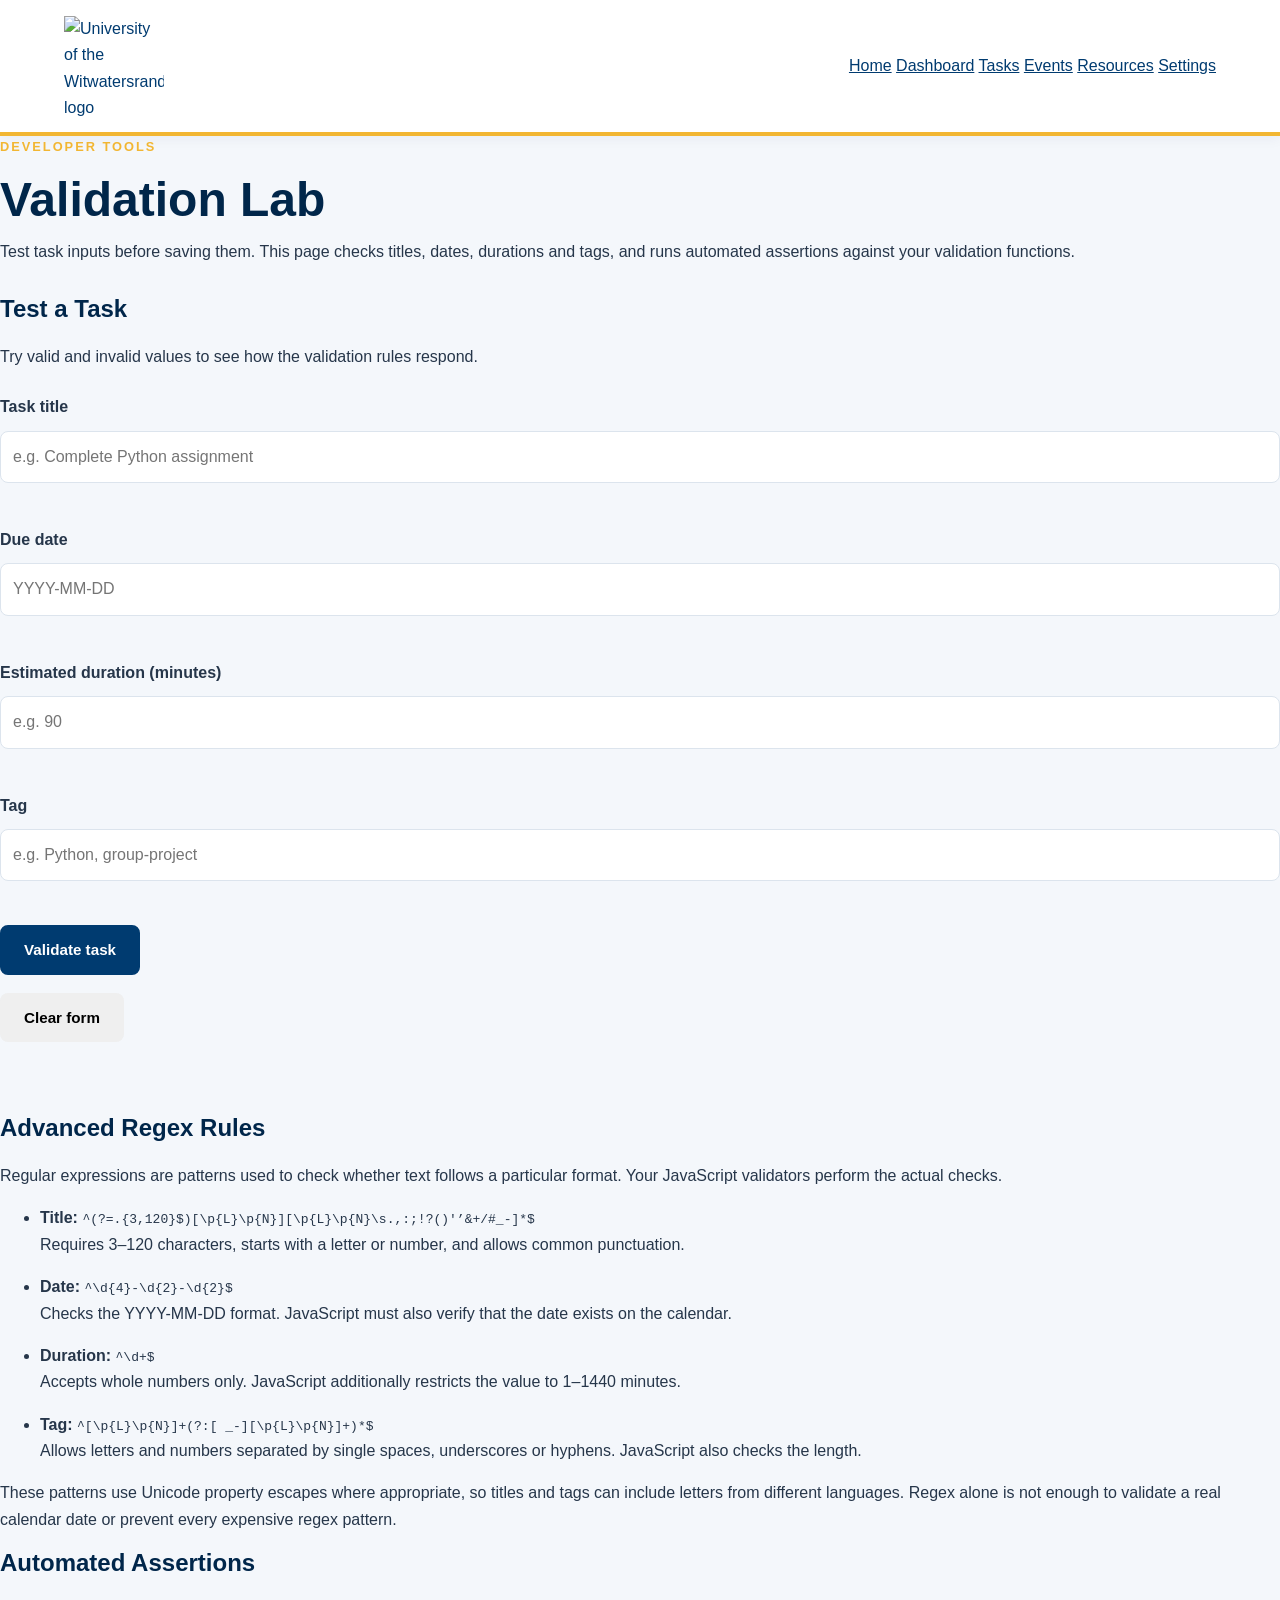
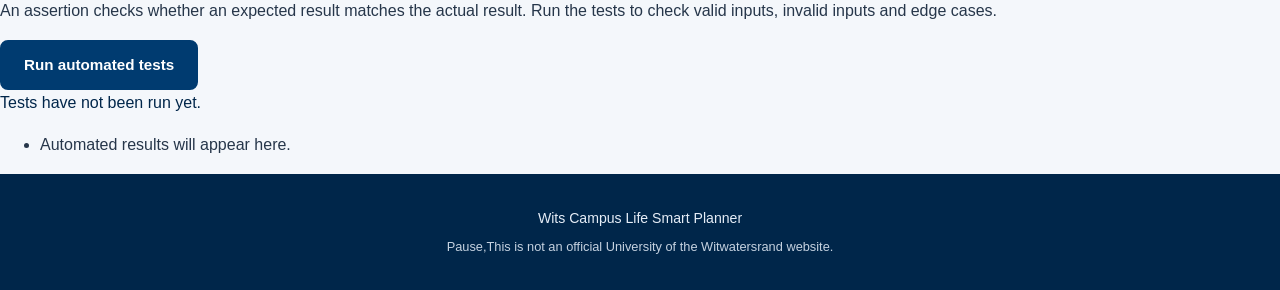
==== test.html @ c888f06b "Initial commit" ====
<!DOCTYPE html>
<html lang="en">
<head>
    <meta charset="UTF-8">
    <meta name="viewport" content="width=device-width, initial-scale=1.0">
    <meta
        name="description"
        content="Validate Wits Campus Planner task fields and run automated assertions."
    >

    <title>Validation Lab | Wits Campus Planner</title>

    <link rel="stylesheet" href="style.css">
    <script type="module" src="scripts/tests.js"></script>
</head>

<body data-page="test">

    <header class="site-header">
        <a href="index.html" class="site-brand">
            <img
                src="https://mighealth-au-eu.org/wp-content/uploads/2023/10/wits-logo-transparent-background-14.png"
                alt="University of the Witwatersrand logo"
                width="100"
                height="100"
                class="site-logo"
            >
            
        </a>

        <nav class="main-nav" aria-label="Main navigation">
            <a href="index.html">Home</a>
            <a href="pages/dashboard.html">Dashboard</a>
            <a href="pages/tasks.html">Tasks</a>
            <a href="pages/timetable.html">Events</a>
            <a href="pages/resources.html">Resources</a>
            <a href="pages/settings.html">Settings</a>
        </nav>
    </header>

    <main class="page-container">

        <section class="page-heading">
            <p class="eyebrow">Developer tools</p>
            <h1>Validation Lab</h1>
            <p>
                Test task inputs before saving them. This page checks titles,
                dates, durations and tags, and runs automated assertions
                against your validation functions.
            </p>
        </section>

        <section class="planner-section" aria-labelledby="form-heading">
            <h2 id="form-heading">Test a Task</h2>

            <p>
                Try valid and invalid values to see how the validation rules
                respond.
            </p>

            <form id="validation-demo-form" class="planner-form" novalidate>

                <label for="demo-title">Task title</label>
                <input
                    type="text"
                    id="demo-title"
                    name="title"
                    placeholder="e.g. Complete Python assignment"
                    maxlength="120"
                    required
                    aria-describedby="title-error"
                >
                <p id="title-error" class="field-error" aria-live="polite"></p>

                <label for="demo-date">Due date</label>
                <input
                    type="text"
                    id="demo-date"
                    name="date"
                    placeholder="YYYY-MM-DD"
                    inputmode="numeric"
                    required
                    aria-describedby="date-error"
                >
                <p id="date-error" class="field-error" aria-live="polite"></p>

                <label for="demo-duration">Estimated duration (minutes)</label>
                <input
                    type="number"
                    id="demo-duration"
                    name="duration"
                    placeholder="e.g. 90"
                    min="1"
                    max="1440"
                    step="1"
                    required
                    aria-describedby="duration-error"
                >
                <p
                    id="duration-error"
                    class="field-error"
                    aria-live="polite"
                ></p>

                <label for="demo-tag">Tag</label>
                <input
                    type="text"
                    id="demo-tag"
                    name="tag"
                    placeholder="e.g. Python, group-project"
                    maxlength="40"
                    required
                    aria-describedby="tag-error"
                >
                <p id="tag-error" class="field-error" aria-live="polite"></p>

                <button class="button button-blue" type="submit">
                    Validate task
                </button>

                <button class="button" id="clear-demo" type="reset">
                    Clear form
                </button>

                <p
                    id="validation-output"
                    class="status-message"
                    role="status"
                    aria-live="polite"
                ></p>
            </form>
        </section>

        <section class="planner-section" aria-labelledby="regex-heading">
            <h2 id="regex-heading">Advanced Regex Rules</h2>

            <p>
                Regular expressions are patterns used to check whether text
                follows a particular format. Your JavaScript validators
                perform the actual checks.
            </p>

            <ul>
                <li>
                    <strong>Title:</strong>
                    <code>^(?=.{3,120}$)[\p{L}\p{N}][\p{L}\p{N}\s.,:;!?()'’&amp;+/#_-]*$</code>
                    <p>
                        Requires 3–120 characters, starts with a letter or
                        number, and allows common punctuation.
                    </p>
                </li>

                <li>
                    <strong>Date:</strong>
                    <code>^\d{4}-\d{2}-\d{2}$</code>
                    <p>
                        Checks the YYYY-MM-DD format. JavaScript must also
                        verify that the date exists on the calendar.
                    </p>
                </li>

                <li>
                    <strong>Duration:</strong>
                    <code>^\d+$</code>
                    <p>
                        Accepts whole numbers only. JavaScript additionally
                        restricts the value to 1–1440 minutes.
                    </p>
                </li>

                <li>
                    <strong>Tag:</strong>
                    <code>^[\p{L}\p{N}]+(?:[ _-][\p{L}\p{N}]+)*$</code>
                    <p>
                        Allows letters and numbers separated by single
                        spaces, underscores or hyphens. JavaScript also
                        checks the length.
                    </p>
                </li>
            </ul>

            <p>
                These patterns use Unicode property escapes where appropriate,
                so titles and tags can include letters from different
                languages. Regex alone is not enough to validate a real
                calendar date or prevent every expensive regex pattern.
            </p>
        </section>

        <section class="planner-section" aria-labelledby="tests-heading">
            <h2 id="tests-heading">Automated Assertions</h2>

            <p>
                An assertion checks whether an expected result matches the
                actual result. Run the tests to check valid inputs, invalid
                inputs and edge cases.
            </p>

            <button
                class="button button-blue"
                id="run-tests"
                type="button"
            >
                Run automated tests
            </button>

            <p
                id="test-summary"
                class="status-message"
                role="status"
                aria-live="polite"
            >
                Tests have not been run yet.
            </p>

            <ul
                id="test-results"
                class="planner-list"
                aria-live="polite"
                aria-relevant="additions text"
            >
                <li>Automated results will appear here.</li>
            </ul>
        </section>

    </main>

    <footer class="site-footer">
        <p>Wits Campus Life Smart Planner</p>
        <p>
            Pause,This is not an official
            University of the Witwatersrand website.
        </p>
    </footer>

</body>
</html>
---- style.css ----
:root {
    --wits-blue: #003B70;
    --wits-dark-blue: #00264A;
    --wits-gold: #F2B632;
    --background: #F4F7FB;
    --white: #FFFFFF;
    --text: #26364A;
    --muted: #64748B;
    --border: #DCE4ED;
    --green: #18794E;
    --shadow: 0 8px 24px rgba(0, 38, 74, 0.08);
}

* {
    box-sizing: border-box;
}

html {
    scroll-behavior: smooth;
}

body {
    margin: 0;
    background-color: var(--background);
    color: var(--text);
    font-family: Arial, Helvetica, sans-serif;
    line-height: 1.65;
}

img {
    max-width: 100%;
    height: auto;
}

a {
    color: var(--wits-blue);
}

h1,
h2,
h3 {
    margin-top: 0;
    color: var(--wits-dark-blue);
    line-height: 1.2;
}

p {
    margin-top: 0;
}

a:focus-visible,
button:focus-visible,
input:focus-visible {
    outline: 3px solid var(--wits-gold);
    outline-offset: 3px;
}


/* ==========================================
   2. HEADER AND BRAND
   ========================================== */

.site-header {
    display: flex;
    justify-content: space-between;
    align-items: center;
    gap: 24px;
    padding: 16px 5%;
    background-color: var(--white);
    border-bottom: 4px solid var(--wits-gold);
    box-shadow: 0 3px 12px rgba(0, 38, 74, 0.05);
}

.site-brand {
    display: flex;
    align-items: center;
    gap: 12px;
    color: var(--wits-blue);
    text-decoration: none;
}

.brand-mark {
    display: grid;
    place-items: center;
    width: 48px;
    height: 48px;
    flex-shrink: 0;
    border-radius: 12px;
    background-color: var(--wits-blue);
    color: var(--wits-gold);
    font-size: 1.7rem;
    font-weight: 900;
}

.site-brand strong,
.site-brand small {
    display: block;
}

.site-brand strong {
    font-size: 1.05rem;
}

.site-brand small {
    margin-top: 2px;
    color: var(--muted);
    font-size: 0.78rem;
}


/* ==========================================
   3. NAVIGATION
   ========================================== */

nav {
    max-width: 100%;
}

.nav-list {
    display: flex;
    flex-wrap: wrap;
    justify-content: flex-end;
    gap: 6px;
    margin: 0;
    padding: 0;
    list-style: none;
}

.nav-list a {
    display: block;
    padding: 9px 11px;
    border-radius: 7px;
    color: var(--text);
    font-size: 0.9rem;
    font-weight: 700;
    text-decoration: none;
    transition: background-color 0.2s, color 0.2s;
}

.nav-list a:hover,
.nav-list a[aria-current="page"] {
    background-color: var(--wits-blue);
    color: var(--white);
}


/* ==========================================
   4. WELCOME / HERO SECTION
   ========================================== */

.hero {
    padding: 88px 7%;
    background: linear-gradient(
        125deg,
        var(--wits-dark-blue),
        var(--wits-blue)
    );
    color: var(--white);
    text-align: center;
}

.hero-content {
    max-width: 900px;
    margin: 0 auto;
}

.eyebrow {
    margin-bottom: 14px;
    color: var(--wits-gold);
    font-size: 0.8rem;
    font-weight: 800;
    letter-spacing: 2px;
    text-transform: uppercase;
}

.eyebrow-blue {
    color: var(--wits-blue);
}

.hero h1 {
    margin-bottom: 22px;
    color: var(--white);
    font-size: clamp(2.2rem, 5vw, 3.8rem);
    letter-spacing: -1px;
}

.hero-description {
    max-width: 720px;
    margin: 0 auto 30px;
    color: #E5EDF7;
    font-size: 1.1rem;
}

.hero-actions {
    display: flex;
    justify-content: center;
    flex-wrap: wrap;
    gap: 14px;
}

.hero-note {
    margin: 28px 0 0;
    color: #D8E5F2;
    font-size: 0.9rem;
}


/* ==========================================
   5. BUTTONS
   ========================================== */

.button {
    display: inline-flex;
    justify-content: center;
    align-items: center;
    min-height: 46px;
    padding: 12px 22px;
    border: 2px solid transparent;
    border-radius: 8px;
    font-family: inherit;
    font-size: 0.95rem;
    font-weight: 800;
    line-height: 1.4;
    text-align: center;
    text-decoration: none;
    cursor: pointer;
    transition:
        transform 0.2s,
        background-color 0.2s,
        box-shadow 0.2s;
}

.button:hover {
    transform: translateY(-2px);
}

.button-gold {
    border-color: var(--wits-gold);
    background-color: var(--wits-gold);
    color: var(--wits-dark-blue);
}

.button-gold:hover {
    background-color: #FFD166;
}

.button-blue {
    border-color: var(--wits-blue);
    background-color: var(--wits-blue);
    color: var(--white);
}

.button-blue:hover {
    background-color: var(--wits-dark-blue);
}

.button-outline {
    border-color: rgba(255, 255, 255, 0.8);
    background-color: transparent;
    color: var(--white);
}

.button-outline:hover {
    background-color: rgba(255, 255, 255, 0.12);
}


/* ==========================================
   6. SECTION HEADINGS
   ========================================== */

.section-heading {
    max-width: 760px;
    margin: 0 auto 34px;
    text-align: center;
}

.section-heading h2 {
    margin-bottom: 12px;
    font-size: clamp(1.8rem, 3vw, 2.5rem);
}

.section-heading > p:last-child {
    margin-bottom: 0;
    color: var(--muted);
}


/* ==========================================
   7. SEARCH SECTION
   ========================================== */

.search-section {
    padding: 65px 6% 35px;
}

.planner-search {
    max-width: 760px;
    margin: 0 auto;
    padding: 25px;
    border: 1px solid var(--border);
    border-radius: 14px;
    background-color: var(--white);
    box-shadow: var(--shadow);
}

.planner-search label {
    display: block;
    margin-bottom: 10px;
    color: var(--wits-dark-blue);
    font-weight: 800;
}

.search-controls {
    display: flex;
    align-items: stretch;
    gap: 12px;
}

.search-controls input {
    flex: 1;
    min-width: 0;
    min-height: 48px;
    padding: 12px 14px;
    border: 1px solid #B8C5D3;
    border-radius: 8px;
    background-color: var(--white);
    color: var(--text);
    font: inherit;
}

.search-controls input::placeholder {
    color: #748398;
}

.search-controls input:focus {
    border-color: var(--wits-blue);
}

.form-help {
    margin: 12px 0 0;
    color: var(--muted);
    font-size: 0.82rem;
}


/* ==========================================
   8. OVERVIEW CARDS
   ========================================== */

.overview-section {
    max-width: 1320px;
    margin: 0 auto;
    padding: 55px 6% 80px;
}

.overview-grid {
    display: grid;
    grid-template-columns: repeat(3, minmax(0, 1fr));
    gap: 22px;
}

.overview-card {
    display: flex;
    flex-direction: column;
    align-items: flex-start;
    min-width: 0;
    padding: 27px;
    border: 1px solid var(--border);
    border-top: 5px solid var(--wits-gold);
    border-radius: 12px;
    background-color: var(--white);
    box-shadow: var(--shadow);
    transition: transform 0.2s, box-shadow 0.2s;
}

.overview-card:hover {
    transform: translateY(-4px);
    box-shadow: 0 14px 30px rgba(0, 38, 74, 0.12);
}

.card-number {
    display: grid;
    place-items: center;
    width: 42px;
    height: 42px;
    margin-bottom: 18px;
    border-radius: 10px;
    background-color: #E6EEF7;
    color: var(--wits-blue);
    font-size: 0.85rem;
    font-weight: 900;
}

.overview-card h3 {
    margin-bottom: 12px;
    font-size: 1.25rem;
}

.overview-card p {
    margin-bottom: 18px;
    color: var(--muted);
    font-size: 0.95rem;
}

.card-link {
    display: inline-flex;
    align-items: center;
    gap: 8px;
    margin-top: auto;
    padding-top: 8px;
    font-weight: 800;
    text-decoration: none;
}

.card-link:hover {
    text-decoration: underline;
}


/* ==========================================
   9. TAGS AND CATEGORIES
   ========================================== */

.tag-list {
    display: flex;
    flex-wrap: wrap;
    gap: 8px;
    margin: 0 0 18px;
    padding: 0;
    list-style: none;
}

.tag {
    display: inline-block;
    padding: 5px 10px;
    border-radius: 20px;
    font-size: 0.78rem;
    font-weight: 800;
}

.tag-blue {
    background-color: #E4EEF9;
    color: #003B70;
}

.tag-gold {
    background-color: #FFF1C9;
    color: #704B00;
}

.tag-green {
    background-color: #DDF5E7;
    color: #145C39;
}


/* ==========================================
   10. HOW IT WORKS
   ========================================== */

.how-it-works {
    padding: 70px 6%;
    background-color: var(--white);
}

.steps-list {
    display: grid;
    grid-template-columns: repeat(3, minmax(0, 1fr));
    gap: 28px;
    max-width: 1150px;
    margin: 0 auto;
    padding: 0;
    list-style: none;
}

.steps-list li {
    display: flex;
    align-items: flex-start;
    gap: 15px;
}

.step-number {
    display: grid;
    place-items: center;
    width: 42px;
    height: 42px;
    flex-shrink: 0;
    border-radius: 50%;
    background-color: var(--wits-blue);
    color: var(--white);
    font-weight: 900;
}

.steps-list h3 {
    margin: 4px 0 8px;
    font-size: 1.05rem;
}

.steps-list p {
    margin-bottom: 0;
    color: var(--muted);
    font-size: 0.92rem;
}

.center-action {
    margin-top: 35px;
    text-align: center;
}


/* ==========================================
   11. MOTIVATION SECTION
   ========================================== */

.motivation-section {
    margin: 65px 6%;
    padding: 55px 8%;
    border-radius: 16px;
    background: linear-gradient(
        125deg,
        var(--wits-dark-blue),
        var(--wits-blue)
    );
    color: var(--white);
    text-align: center;
}

.motivation-section h2 {
    max-width: 760px;
    margin: 0 auto 18px;
    color: var(--white);
    font-size: clamp(1.8rem, 3vw, 2.6rem);
}

.motivation-section > p:not(.eyebrow) {
    max-width: 740px;
    margin: 0 auto 28px;
    color: #E5EDF7;
}


/* ==========================================
   12. FOOTER
   ========================================== */

.site-footer {
    padding: 28px 6%;
    background-color: var(--wits-dark-blue);
    color: #E5EDF7;
    text-align: center;
}

.site-footer p {
    margin: 5px 0;
    font-size: 0.88rem;
}

.site-footer p:last-child {
    color: #C5D2E0;
    font-size: 0.8rem;
}


/* ==========================================
   13. TABLET LAYOUT
   ========================================== */

@media (max-width: 1000px) {
    .site-header {
        flex-direction: column;
        align-items: flex-start;
    }

    nav {
        width: 100%;
    }

    .nav-list {
        justify-content: flex-start;
    }

    .overview-grid {
        grid-template-columns: repeat(2, minmax(0, 1fr));
    }

    .steps-list {
        grid-template-columns: 1fr;
        max-width: 650px;
    }
}


/* ==========================================
   14. MOBILE LAYOUT
   ========================================== */

@media (max-width: 600px) {
    .site-header {
        padding: 15px 5%;
    }

    .site-brand strong {
        font-size: 0.95rem;
    }

    .nav-list {
        gap: 5px;
    }

    .nav-list a {
        padding: 8px 9px;
        font-size: 0.82rem;
    }

    .hero {
        padding: 60px 6%;
    }

    .hero h1 {
        font-size: 2.25rem;
    }

    .hero-description {
        font-size: 1rem;
    }

    .hero-actions {
        flex-direction: column;
        align-items: stretch;
    }

    .search-section {
        padding: 45px 5% 20px;
    }

    .planner-search {
        padding: 18px;
    }

    .search-controls {
        flex-direction: column;
    }

    .search-controls .button {
        width: 100%;
    }

    .overview-section {
        padding: 40px 5% 55px;
    }

    .overview-grid {
        grid-template-columns: 1fr;
        gap: 17px;
    }

    .overview-card {
        padding: 23px;
    }

    .how-it-works {
        padding: 48px 6%;
    }

    .motivation-section {
        margin: 40px 5%;
        padding: 38px 7%;
    }

    .site-footer {
        padding: 25px 5%;
    }
}


/* ==========================================
   15. REDUCED MOTION ACCESSIBILITY
   ========================================== */

@media (prefers-reduced-motion: reduce) {
    html {
        scroll-behavior: auto;
    }

    *,
    *::before,
    *::after {
        transition-duration: 0.01ms !important;
        animation-duration: 0.01ms !important;
    }
}

/* Shared styles for planner pages */

.page-main {
    width: min(1100px, 92%);
    margin: 0 auto;
    padding: 45px 0 70px;
}

.page-heading {
    margin-bottom: 30px;
}

.page-heading h1 {
    margin: 10px 0;
    color: var(--wits-dark-blue);
    font-size: clamp(2rem, 4vw, 3rem);
}

.planner-panel {
    margin-bottom: 28px;
    padding: 25px;
    background: #FFFFFF;
    border: 1px solid var(--border);
    border-radius: 14px;
    box-shadow: 0 5px 18px rgba(0, 38, 74, 0.05);
}

.planner-panel h2 {
    margin-bottom: 18px;
    color: var(--wits-dark-blue);
}

.planner-form {
    display: grid;
    gap: 10px;
    margin-bottom: 24px;
}

.planner-form label {
    margin-top: 8px;
    font-weight: 700;
}

.planner-form input,
.planner-form select,
.planner-form textarea {
    width: 100%;
    padding: 12px;
    font: inherit;
    color: inherit;
    background: #FFFFFF;
    border: 1px solid var(--border);
    border-radius: 8px;
}

.planner-form input:focus,
.planner-form select:focus,
.planner-form textarea:focus {
    outline: 2px solid var(--wits-blue);
    outline-offset: 2px;
}

.planner-form button {
    justify-self: start;
    margin-top: 8px;
}

.planner-grid {
    display: grid;
    grid-template-columns: repeat(2, minmax(0, 1fr));
    gap: 18px;
}

.planner-card {
    min-width: 0;
    padding: 20px;
    background: #F7F9FC;
    border: 1px solid var(--border);
    border-radius: 12px;
    overflow-wrap: anywhere;
}

.planner-card h3 {
    margin-bottom: 10px;
    color: var(--wits-dark-blue);
}

.planner-card p {
    margin: 10px 0;
}

.planner-card .button {
    margin: 8px 8px 0 0;
}

.planner-list {
    display: grid;
    gap: 15px;
}

.status-message {
    min-height: 1.4em;
    color: var(--wits-dark-blue);
}

.empty-state {
    padding: 18px;
    color: var(--muted);
    background: #F7F9FC;
    border-radius: 8px;
}

.tag-list {
    display: flex;
    flex-wrap: wrap;
    align-items: center;
    gap: 8px;
    padding: 0;
    list-style: none;
}

.tag-chip {
    display: inline-block;
    padding: 5px 10px;
    color: var(--wits-dark-blue);
    background: #E6EEF7;
    border-radius: 999px;
    font-size: 0.9rem;
    overflow-wrap: anywhere;
}

.tag-list-item {
    display: flex;
    align-items: center;
    flex-wrap: wrap;
    gap: 10px;
    margin-bottom: 10px;
}

.stat-number {
    margin: 10px 0;
    color: var(--wits-blue);
    font-size: 1.8rem;
    font-weight: 800;
}

#dashboard-progress {
    width: 100%;
    height: 18px;
    accent-color: var(--wits-blue);
}

@media (max-width: 650px) {
    .page-main {
        width: 92%;
        padding-top: 30px;
    }

    .planner-panel {
        padding: 18px;
    }

    .planner-grid {
        grid-template-columns: 1fr;
    }
}
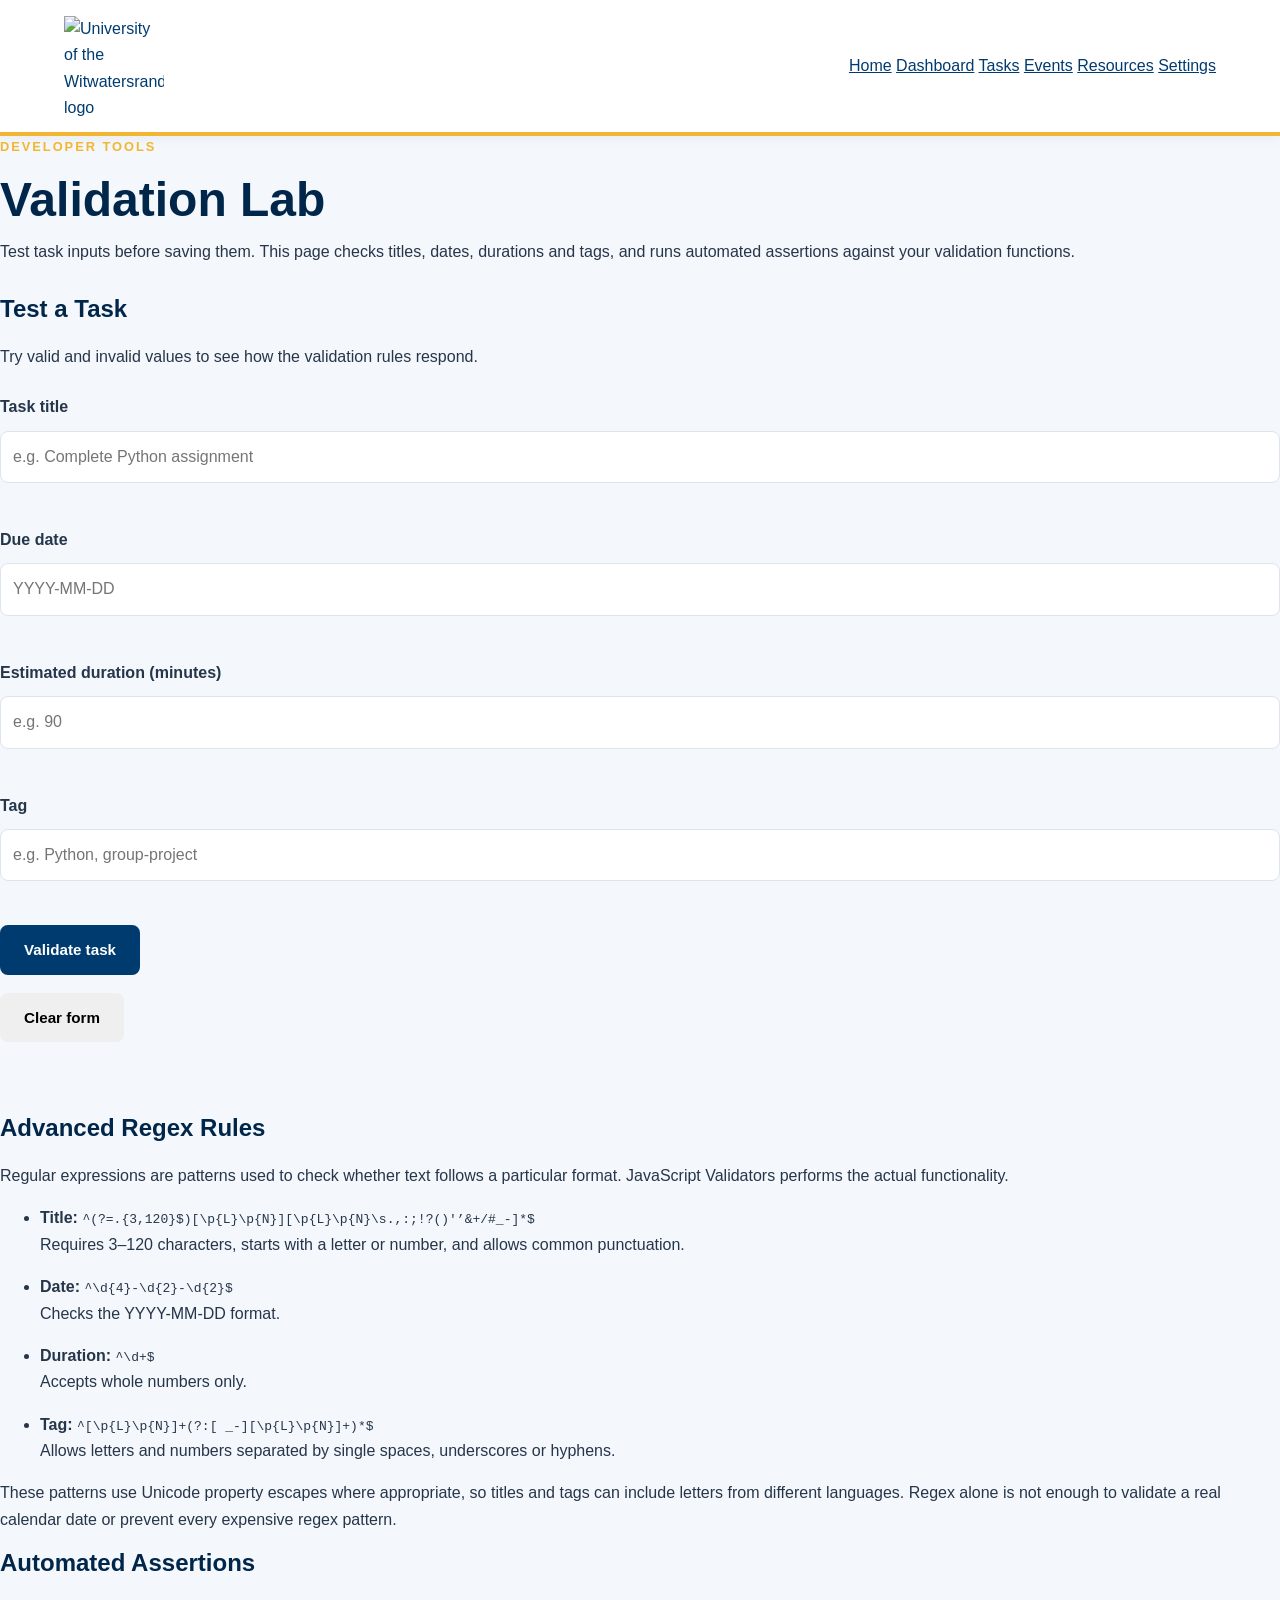
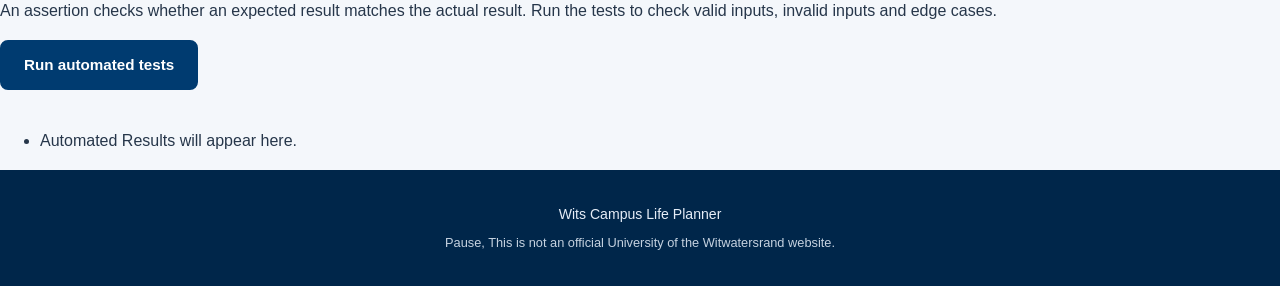
==== commit cac2de6e: "changes made" ====
--- a/test.html
+++ b/test.html
@@ -136,8 +136,8 @@
 
             <p>
                 Regular expressions are patterns used to check whether text
-                follows a particular format. Your JavaScript validators
-                perform the actual checks.
+                follows a particular format. JavaScript Validators performs the 
+                actual functionality.
             </p>
 
             <ul>
@@ -154,8 +154,7 @@
                     <strong>Date:</strong>
                     <code>^\d{4}-\d{2}-\d{2}$</code>
                     <p>
-                        Checks the YYYY-MM-DD format. JavaScript must also
-                        verify that the date exists on the calendar.
+                        Checks the YYYY-MM-DD format.
                     </p>
                 </li>
 
@@ -163,8 +162,7 @@
                     <strong>Duration:</strong>
                     <code>^\d+$</code>
                     <p>
-                        Accepts whole numbers only. JavaScript additionally
-                        restricts the value to 1–1440 minutes.
+                        Accepts whole numbers only.
                     </p>
                 </li>
 
@@ -173,8 +171,7 @@
                     <code>^[\p{L}\p{N}]+(?:[ _-][\p{L}\p{N}]+)*$</code>
                     <p>
                         Allows letters and numbers separated by single
-                        spaces, underscores or hyphens. JavaScript also
-                        checks the length.
+                        spaces, underscores or hyphens.
                     </p>
                 </li>
             </ul>
@@ -210,7 +207,7 @@
                 role="status"
                 aria-live="polite"
             >
-                Tests have not been run yet.
+                
             </p>
 
             <ul
@@ -219,16 +216,16 @@
                 aria-live="polite"
                 aria-relevant="additions text"
             >
-                <li>Automated results will appear here.</li>
+                <li>Automated Results will appear here.</li>
             </ul>
         </section>
 
     </main>
 
     <footer class="site-footer">
-        <p>Wits Campus Life Smart Planner</p>
+        <p>Wits Campus Life Planner</p>
         <p>
-            Pause,This is not an official
+            Pause, This is not an official
             University of the Witwatersrand website.
         </p>
     </footer>
--- a/style.css
+++ b/style.css
@@ -455,9 +455,7 @@
 }
 
 
-/* ==========================================
-   10. HOW IT WORKS
-   ========================================== */
+
 
 .how-it-works {
     padding: 70px 6%;
@@ -691,169 +689,165 @@
     }
 }
 
-/* Shared styles for planner pages */
-
 .page-main {
     width: min(1100px, 92%);
     margin: 0 auto;
     padding: 45px 0 70px;
 }
-
 .page-heading {
     margin-bottom: 30px;
 }
-
 .page-heading h1 {
     margin: 10px 0;
     color: var(--wits-dark-blue);
     font-size: clamp(2rem, 4vw, 3rem);
 }
-
-.planner-panel {
+.planner-panel  {
     margin-bottom: 28px;
     padding: 25px;
+    border: 1px solid var(--border);
     background: #FFFFFF;
-    border: 1px solid var(--border);
+    box-shadow: 0px 8px 18px rgba(0, 38, 74, 0.05);
     border-radius: 14px;
-    box-shadow: 0 5px 18px rgba(0, 38, 74, 0.05);
 }
 
 .planner-panel h2 {
     margin-bottom: 18px;
     color: var(--wits-dark-blue);
 }
-
 .planner-form {
     display: grid;
-    gap: 10px;
     margin-bottom: 24px;
-}
-
+    gap: 10px
+}
 .planner-form label {
     margin-top: 8px;
     font-weight: 700;
 }
-
 .planner-form input,
 .planner-form select,
 .planner-form textarea {
     width: 100%;
     padding: 12px;
     font: inherit;
+    background: #FFFFFF;
     color: inherit;
-    background: #FFFFFF;
     border: 1px solid var(--border);
     border-radius: 8px;
 }
-
 .planner-form input:focus,
 .planner-form select:focus,
 .planner-form textarea:focus {
     outline: 2px solid var(--wits-blue);
     outline-offset: 2px;
 }
-
 .planner-form button {
+    margin-top: 8px;
     justify-self: start;
-    margin-top: 8px;
-}
-
+}
 .planner-grid {
     display: grid;
     grid-template-columns: repeat(2, minmax(0, 1fr));
     gap: 18px;
 }
-
 .planner-card {
     min-width: 0;
-    padding: 20px;
     background: #F7F9FC;
     border: 1px solid var(--border);
+    padding: 20px;
+    overflow-wrap: anywhere;
     border-radius: 12px;
-    overflow-wrap: anywhere;
-}
-
+}
 .planner-card h3 {
+    color: var(--wits-dark-blue);
     margin-bottom: 10px;
-    color: var(--wits-dark-blue);
-}
-
+}
 .planner-card p {
     margin: 10px 0;
 }
-
 .planner-card .button {
     margin: 8px 8px 0 0;
 }
-
 .planner-list {
+    gap: 15px;
     display: grid;
-    gap: 15px;
-}
-
+}
 .status-message {
+    color: var(--wits-dark-blue);
     min-height: 1.4em;
-    color: var(--wits-dark-blue);
-}
-
+}
 .empty-state {
-    padding: 18px;
     color: var(--muted);
     background: #F7F9FC;
+    padding: 18px;
     border-radius: 8px;
 }
-
 .tag-list {
     display: flex;
+    gap: 8px;
     flex-wrap: wrap;
+    padding: 0;
     align-items: center;
-    gap: 8px;
-    padding: 0;
     list-style: none;
 }
-
 .tag-chip {
-    display: inline-block;
     padding: 5px 10px;
     color: var(--wits-dark-blue);
+    font-size: 0.9rem;
+    border-radius: 999px;
+    overflow-wrap: anywhere;
     background: #E6EEF7;
-    border-radius: 999px;
-    font-size: 0.9rem;
-    overflow-wrap: anywhere;
-}
-
+    display: inline-block;
+}
 .tag-list-item {
-    display: flex;
     align-items: center;
+    gap: 10px;
     flex-wrap: wrap;
-    gap: 10px;
     margin-bottom: 10px;
-}
-
+    display: flex;
+}
 .stat-number {
     margin: 10px 0;
     color: var(--wits-blue);
+    font-weight: 800;
     font-size: 1.8rem;
-    font-weight: 800;
-}
-
+}
 #dashboard-progress {
+    height: 18px;
     width: 100%;
-    height: 18px;
     accent-color: var(--wits-blue);
 }
 
-@media (max-width: 650px) {
+@media(max-width: 650px){
     .page-main {
         width: 92%;
         padding-top: 30px;
     }
-
     .planner-panel {
-        padding: 18px;
-    }
-
+        padding: 18px
+    }
     .planner-grid {
         grid-template-columns: 1fr;
     }
 }
+.skip-link {
+    position: absolute;
+    top: -100px;
+    left: 1rem;
+    z-index: 1000;
+    padding: 0.75rem 1.25rem;
+    background: #FFFFFF;
+    color: var(--wits-blue);
+    font-weight: 700;
+    text-decoration: none;
+    border-radius: 0 0 6px 6px;
+}
+.skip-link:focus {
+    top: 0;
+    outline: 3px solid #f5a800;
+    outline-offset: 2px;
+}
+
+main:focus {
+    outline: none;
+}
